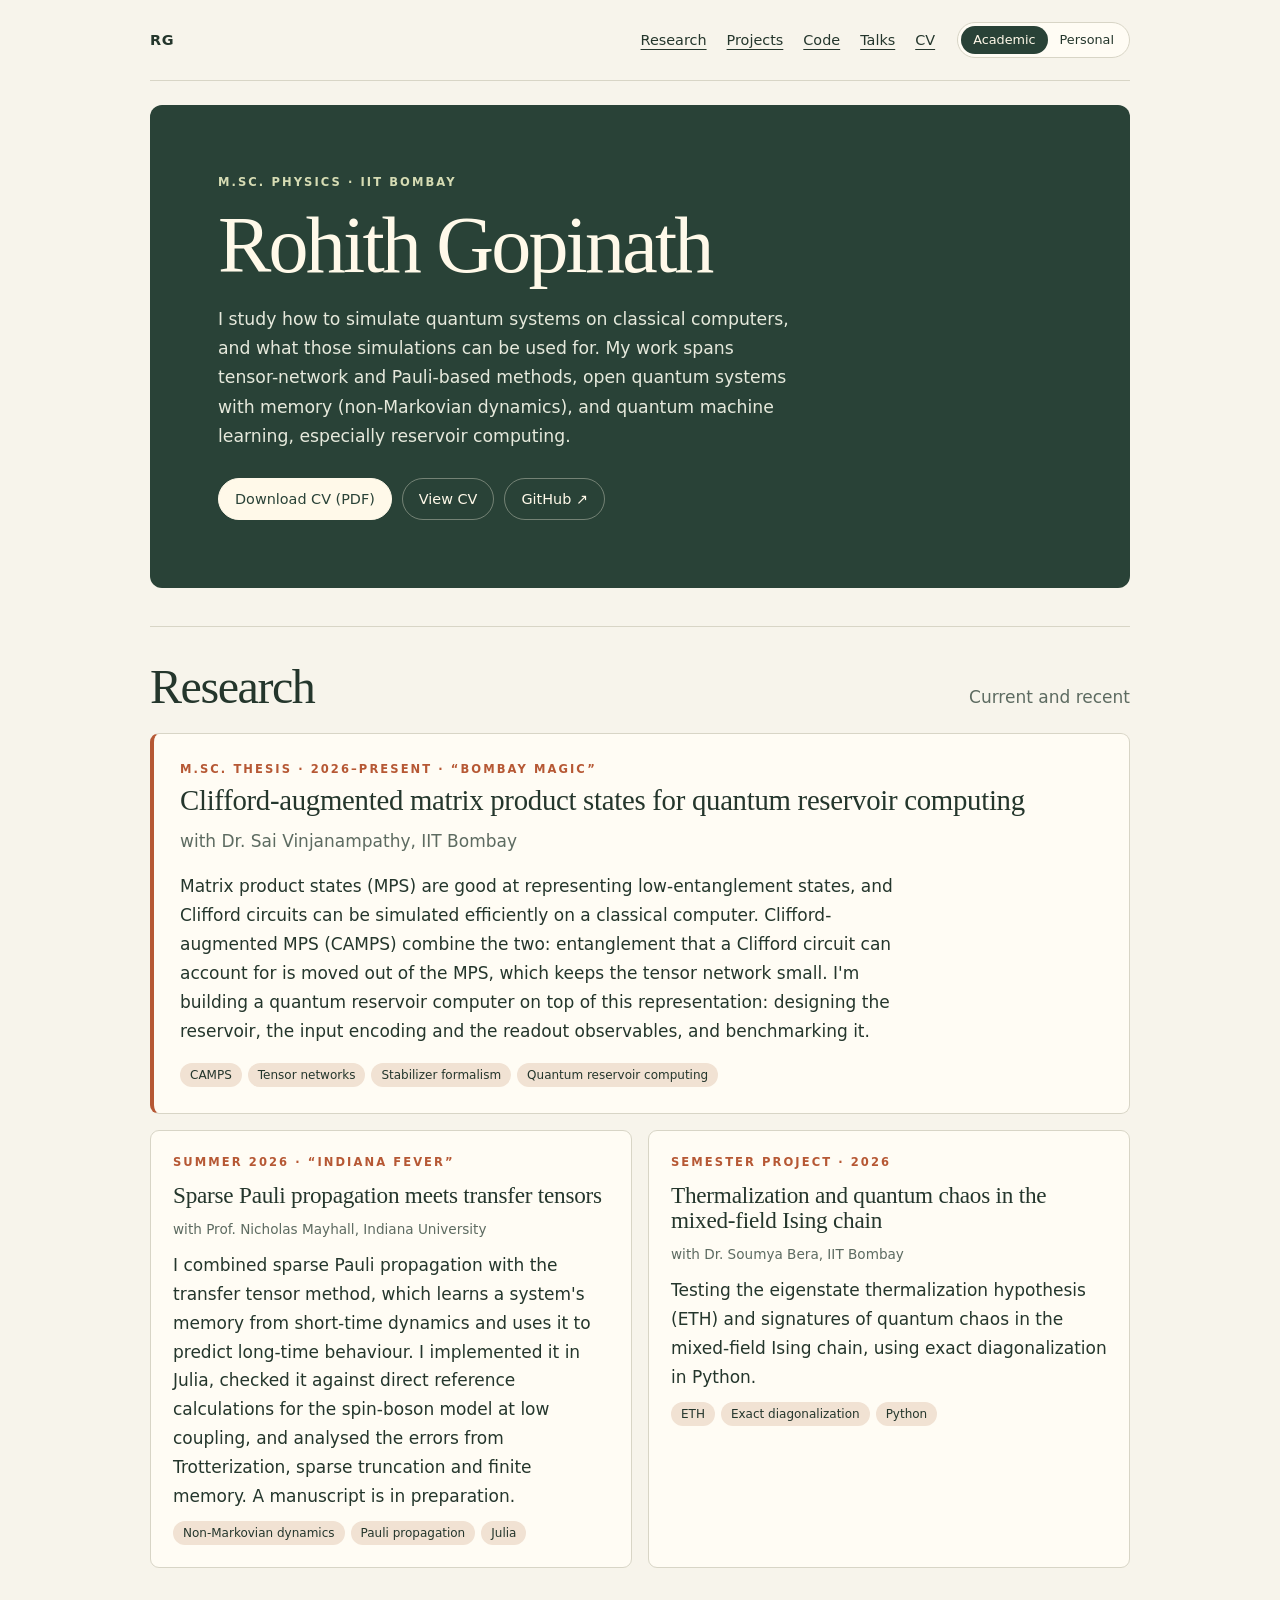
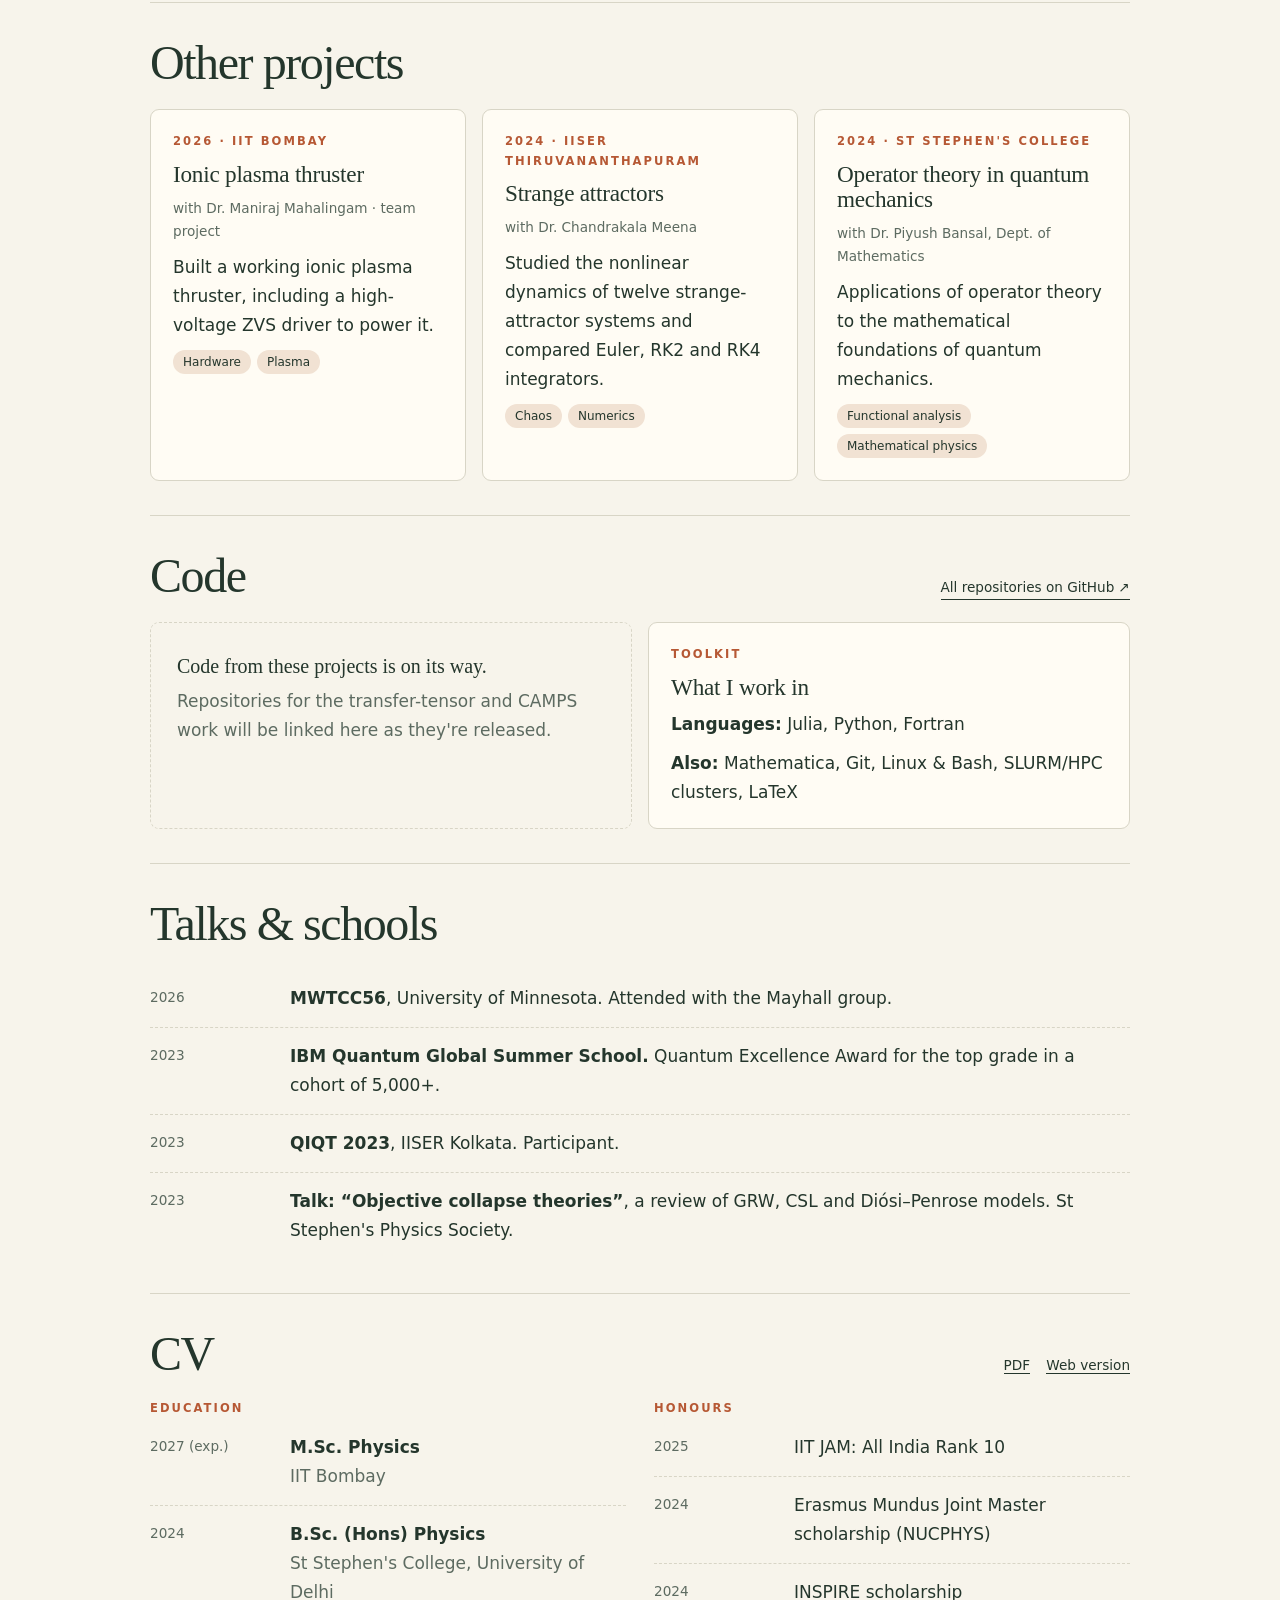
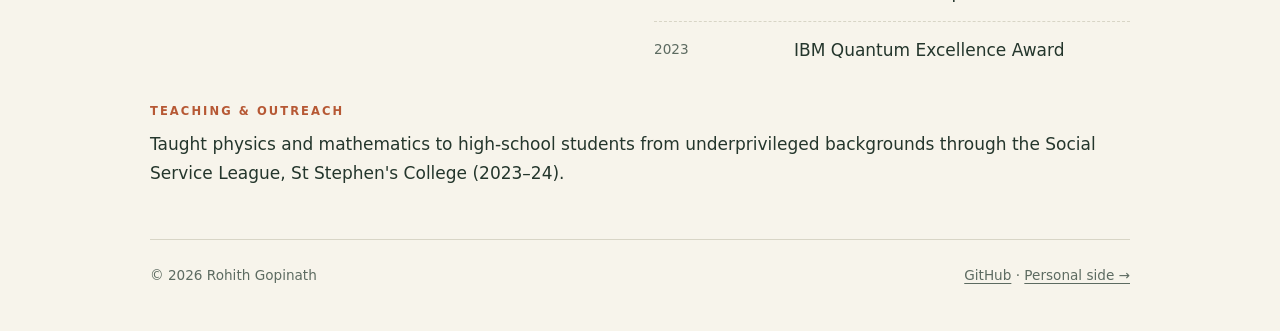
==== academic/index.html @ 942f9b1a "Redesign site: landing chooser with academic and personal sides - Landing page with two floating win" ====
<!doctype html>
<html lang="en">
<head>
<meta charset="utf-8">
<meta name="viewport" content="width=device-width,initial-scale=1">
<title>Rohith Gopinath · Academic</title>
<meta name="description" content="Rohith Gopinath, M.Sc. Physics at IIT Bombay. Research on Clifford-augmented MPS, quantum reservoir computing, sparse Pauli propagation and non-Markovian open quantum systems.">
<meta property="og:title" content="Rohith Gopinath · Academic">
<meta property="og:description" content="Quantum simulation, open quantum systems and quantum machine learning at IIT Bombay.">
<meta property="og:type" content="profile">
<link rel="icon" href="../assets/favicon.svg" type="image/svg+xml">
<link rel="stylesheet" href="../assets/site.css">
</head>
<body>
<a class="skip" href="#main">Skip to content</a>
<div class="wrap">

<header class="topbar">
  <a class="home" href="../">RG</a>
  <nav aria-label="Sections">
    <a href="#research">Research</a>
    <a href="#projects">Projects</a>
    <a href="#code">Code</a>
    <a href="#talks">Talks</a>
    <a href="#cv">CV</a>
  </nav>
  <div class="switch" role="navigation" aria-label="Switch side">
    <a href="./" aria-current="page">Academic</a><a href="../personal/">Personal</a>
  </div>
</header>

<main id="main">

<div class="hero">
  <div class="kicker">M.Sc. Physics · IIT Bombay</div>
  <h1>Rohith Gopinath</h1>
  <p>I study how to simulate quantum systems on classical computers, and what those simulations can be used for. My work spans tensor-network and Pauli-based methods, open quantum systems with memory (non-Markovian dynamics), and quantum machine learning, especially reservoir computing.</p>
  <div class="links">
    <a class="btn solid" href="../cv/Rohith_Gopinath_CV.pdf">Download CV (PDF)</a>
    <a class="btn" href="../cv/">View CV</a>
    <a class="btn" href="https://github.com/TheRGopinath">GitHub ↗</a>
  </div>
</div>

<!-- ======================= RESEARCH ======================= -->
<section id="research">
  <div class="section-head"><h2>Research</h2><span class="muted">Current and recent</span></div>

  <article class="feature">
    <div class="kicker">M.Sc. thesis · 2026–present · “Bombay Magic”</div>
    <h3>Clifford-augmented matrix product states for quantum reservoir computing</h3>
    <p class="muted">with Dr. Sai Vinjanampathy, IIT Bombay</p>
    <p class="prose">Matrix product states (MPS) are good at representing low-entanglement states, and Clifford circuits can be simulated efficiently on a classical computer. Clifford-augmented MPS (CAMPS) combine the two: entanglement that a Clifford circuit can account for is moved out of the MPS, which keeps the tensor network small. I'm building a quantum reservoir computer on top of this representation: designing the reservoir, the input encoding and the readout observables, and benchmarking it.</p>
    <ul class="tags"><li>CAMPS</li><li>Tensor networks</li><li>Stabilizer formalism</li><li>Quantum reservoir computing</li></ul>
  </article>

  <div class="grid two">
    <article class="card">
      <div class="kicker">Summer 2026 · “Indiana Fever”</div>
      <h3>Sparse Pauli propagation meets transfer tensors</h3>
      <p class="meta">with Prof. Nicholas Mayhall, Indiana University</p>
      <p>I combined sparse Pauli propagation with the transfer tensor method, which learns a system's memory from short-time dynamics and uses it to predict long-time behaviour. I implemented it in Julia, checked it against direct reference calculations for the spin-boson model at low coupling, and analysed the errors from Trotterization, sparse truncation and finite memory. A manuscript is in preparation.</p>
      <ul class="tags"><li>Non-Markovian dynamics</li><li>Pauli propagation</li><li>Julia</li></ul>
    </article>

    <article class="card">
      <div class="kicker">Semester project · 2026</div>
      <h3>Thermalization and quantum chaos in the mixed-field Ising chain</h3>
      <p class="meta">with Dr. Soumya Bera, IIT Bombay</p>
      <p>Testing the eigenstate thermalization hypothesis (ETH) and signatures of quantum chaos in the mixed-field Ising chain, using exact diagonalization in Python.</p>
      <ul class="tags"><li>ETH</li><li>Exact diagonalization</li><li>Python</li></ul>
    </article>
  </div>
</section>

<!-- ======================= OTHER PROJECTS ======================= -->
<section id="projects">
  <div class="section-head"><h2>Other projects</h2></div>
  <div class="grid">
    <article class="card">
      <div class="kicker">2026 · IIT Bombay</div>
      <h3>Ionic plasma thruster</h3>
      <p class="meta">with Dr. Maniraj Mahalingam · team project</p>
      <p>Built a working ionic plasma thruster, including a high-voltage ZVS driver to power it.</p>
      <ul class="tags"><li>Hardware</li><li>Plasma</li></ul>
    </article>
    <article class="card">
      <div class="kicker">2024 · IISER Thiruvananthapuram</div>
      <h3>Strange attractors</h3>
      <p class="meta">with Dr. Chandrakala Meena</p>
      <p>Studied the nonlinear dynamics of twelve strange-attractor systems and compared Euler, RK2 and RK4 integrators.</p>
      <ul class="tags"><li>Chaos</li><li>Numerics</li></ul>
    </article>
    <article class="card">
      <div class="kicker">2024 · St Stephen's College</div>
      <h3>Operator theory in quantum mechanics</h3>
      <p class="meta">with Dr. Piyush Bansal, Dept. of Mathematics</p>
      <p>Applications of operator theory to the mathematical foundations of quantum mechanics.</p>
      <ul class="tags"><li>Functional analysis</li><li>Mathematical physics</li></ul>
    </article>
  </div>
</section>

<!-- ======================= CODE ======================= -->
<section id="code">
  <div class="section-head"><h2>Code</h2><a class="pill-link" href="https://github.com/TheRGopinath">All repositories on GitHub ↗</a></div>
  <div class="grid">
    <!--
      To add a repository, copy this block, fill it in, and delete the empty-state box below.
      <article class="card">
        <div class="kicker">Julia</div>
        <h3>repo-name</h3>
        <p>One sentence on what it does.</p>
        <div class="foot"><a class="pill-link" href="https://github.com/TheRGopinath/repo-name">Code ↗</a></div>
      </article>
    -->
    <div class="empty">
      <strong>Code from these projects is on its way.</strong>
      Repositories for the transfer-tensor and CAMPS work will be linked here as they're released.
    </div>
    <article class="card">
      <div class="kicker">Toolkit</div>
      <h3>What I work in</h3>
      <p><strong>Languages:</strong> Julia, Python, Fortran</p>
      <p><strong>Also:</strong> Mathematica, Git, Linux &amp; Bash, SLURM/HPC clusters, LaTeX</p>
    </article>
  </div>
</section>

<!-- ======================= TALKS ======================= -->
<section id="talks">
  <div class="section-head"><h2>Talks &amp; schools</h2></div>
  <ul class="timeline">
    <li><span class="when">2026</span><span><strong>MWTCC56</strong>, University of Minnesota. Attended with the Mayhall group.</span></li>
    <li><span class="when">2023</span><span><strong>IBM Quantum Global Summer School.</strong> Quantum Excellence Award for the top grade in a cohort of 5,000+.</span></li>
    <li><span class="when">2023</span><span><strong>QIQT 2023</strong>, IISER Kolkata. Participant.</span></li>
    <li><span class="when">2023</span><span><strong>Talk: “Objective collapse theories”</strong>, a review of GRW, CSL and Diósi–Penrose models. St Stephen's Physics Society.</span></li>
  </ul>
</section>

<!-- ======================= CV / EDUCATION / AWARDS ======================= -->
<section id="cv">
  <div class="section-head"><h2>CV</h2><span><a class="pill-link" href="../cv/Rohith_Gopinath_CV.pdf">PDF</a> &nbsp; <a class="pill-link" href="../cv/">Web version</a></span></div>
  <div class="cols">
    <div>
      <div class="kicker">Education</div>
      <ul class="timeline">
        <li><span class="when">2027 (exp.)</span><span><strong>M.Sc. Physics</strong><br><span class="muted">IIT Bombay</span></span></li>
        <li><span class="when">2024</span><span><strong>B.Sc. (Hons) Physics</strong><br><span class="muted">St Stephen's College, University of Delhi</span></span></li>
      </ul>
    </div>
    <div>
      <div class="kicker">Honours</div>
      <ul class="timeline">
        <li><span class="when">2025</span><span>IIT JAM: All India Rank 10</span></li>
        <li><span class="when">2024</span><span>Erasmus Mundus Joint Master scholarship (NUCPHYS)</span></li>
        <li><span class="when">2024</span><span>INSPIRE scholarship</span></li>
        <li><span class="when">2023</span><span>IBM Quantum Excellence Award</span></li>
      </ul>
    </div>
  </div>
  <div style="margin-top:24px">
    <div class="kicker">Teaching &amp; outreach</div>
    <p style="margin-top:8px">Taught physics and mathematics to high-school students from underprivileged backgrounds through the Social Service League, St Stephen's College (2023–24).</p>
  </div>
</section>

</main>

<footer class="site">
  <span>© <span class="y">2026</span> Rohith Gopinath</span>
  <span><a href="https://github.com/TheRGopinath">GitHub</a> · <a href="../personal/">Personal side →</a></span>
</footer>
</div>
<script>document.querySelectorAll('.y').forEach(function(e){e.textContent=new Date().getFullYear()})</script>
</body>
</html>
---- assets/site.css ----
/* ==========================================================
   Rohith Gopinath — shared styles
   Palette: cream paper, deep forest green, rust accent.
   Academic pages use the green theme; personal pages use
   the warm (rust) theme via <body class="theme-personal">.
   ========================================================== */

:root{
  --paper:#f7f4eb;
  --card:#fffcf4;
  --ink:#24362c;
  --muted:#5d6b61;
  --line:#d8d5c6;
  --deep:#294237;
  --deep-2:#1b2d25;
  --accent:#b65834;
  --accent-soft:#f1e2d3;
  --on-deep:#fff9e9;
  --on-deep-muted:#d6dcb4;
  --serif:"Iowan Old Style","Palatino Linotype",Palatino,Georgia,serif;
  --sans:system-ui,-apple-system,"Segoe UI",Roboto,sans-serif;
  --mono:ui-monospace,"SF Mono",Menlo,Consolas,monospace;
  --radius:12px;
}
.theme-personal{
  --deep:#7a3a22;
  --deep-2:#57281a;
  --accent:#2f5a46;
  --accent-soft:#e3eadf;
  --on-deep-muted:#f3d2bd;
}

*{box-sizing:border-box}
html{scroll-behavior:smooth}
@media (prefers-reduced-motion:reduce){html{scroll-behavior:auto}}
body{margin:0;background:var(--paper);color:var(--ink);font:17px/1.7 var(--sans);-webkit-font-smoothing:antialiased}
a{color:inherit;text-underline-offset:.25em;text-decoration-thickness:1px}
a:hover{color:var(--accent)}
a:focus-visible,button:focus-visible{outline:2px solid var(--accent);outline-offset:4px;border-radius:4px}
img{max-width:100%;display:block}
.wrap{width:min(980px,calc(100% - 40px));margin:auto}
.skip{position:absolute;left:-9999px}
.skip:focus{left:16px;top:16px;background:var(--card);padding:8px 12px;z-index:10}

h1,h2,h3{font-family:var(--serif);line-height:1.08;font-weight:400;margin:0}
h1{font-size:clamp(2.7rem,7vw,5rem);letter-spacing:-.035em}
h2{font-size:clamp(2rem,5vw,3rem);letter-spacing:-.03em;margin:0 0 20px}
h3{font-size:1.45rem;letter-spacing:-.01em}
p{margin:0 0 1em}
.kicker{font-size:.72rem;font-weight:700;letter-spacing:.18em;text-transform:uppercase;color:var(--accent)}
.muted{color:var(--muted)}
.prose{max-width:66ch}

/* ---------- top bar ---------- */
.topbar{display:flex;flex-wrap:wrap;align-items:center;gap:10px 22px;padding:22px 0;border-bottom:1px solid var(--line);font-size:.9rem}
.topbar .home{font-weight:700;text-decoration:none;margin-right:auto;letter-spacing:.04em}
.topbar nav{display:flex;flex-wrap:wrap;gap:6px 20px}
.switch{display:inline-flex;border:1px solid var(--line);border-radius:999px;padding:3px;background:var(--card);font-size:.8rem}
.switch a{padding:3px 12px;border-radius:999px;text-decoration:none}
.switch a[aria-current="page"]{background:var(--deep);color:var(--on-deep)}

/* ---------- hero ---------- */
.hero{background:var(--deep);color:var(--on-deep);border-radius:var(--radius);padding:clamp(30px,6vw,68px);margin:24px 0 38px;position:relative;overflow:hidden}
.hero .kicker{color:var(--on-deep-muted)}
.hero h1{margin:10px 0 0}
.hero p{max-width:52ch;margin:16px 0 0;color:#e6e9dc;font-size:1.08rem}
.theme-personal .hero p{color:#f8e6da}
.hero .links{display:flex;flex-wrap:wrap;gap:10px;margin-top:26px}
.btn{display:inline-flex;align-items:center;gap:6px;padding:8px 16px;border-radius:999px;border:1px solid rgba(255,249,233,.35);text-decoration:none;font-size:.9rem;color:var(--on-deep)}
.btn:hover{background:rgba(255,249,233,.12);color:var(--on-deep)}
.btn.solid{background:var(--on-deep);color:var(--deep);border-color:var(--on-deep)}
.btn.solid:hover{background:#fff;color:var(--deep)}

/* ---------- sections ---------- */
section{padding:34px 0;border-top:1px solid var(--line);scroll-margin-top:12px}
.section-head{display:flex;flex-wrap:wrap;align-items:baseline;justify-content:space-between;gap:8px 20px;margin-bottom:6px}
.section-head h2{margin-bottom:14px}
.grid{display:grid;grid-template-columns:repeat(auto-fit,minmax(min(100%,260px),1fr));gap:16px}
.grid.two{grid-template-columns:repeat(auto-fit,minmax(min(100%,400px),1fr))}
.card{background:var(--card);border:1px solid var(--line);border-radius:9px;padding:22px;display:flex;flex-direction:column;gap:10px}
.card p{margin:0}
.card .meta{font-size:.85rem;color:var(--muted)}
.card .foot{margin-top:auto;padding-top:6px;display:flex;flex-wrap:wrap;gap:8px}
.tags{display:flex;flex-wrap:wrap;gap:6px;list-style:none;padding:0;margin:0}
.tags li{font-size:.75rem;padding:2px 10px;border-radius:999px;background:var(--accent-soft);color:var(--ink)}
.pill-link{font-size:.85rem;text-decoration:none;border-bottom:1px solid currentColor}

/* feature card (thesis) */
.feature{background:var(--card);border:1px solid var(--line);border-left:4px solid var(--accent);border-radius:9px;padding:26px;margin-bottom:16px}
.feature h3{font-size:1.8rem;margin:6px 0 10px}

/* ---------- lists / timeline ---------- */
.timeline{list-style:none;margin:0;padding:0}
.timeline li{display:grid;grid-template-columns:120px 1fr;gap:4px 20px;padding:14px 0;border-bottom:1px dashed var(--line)}
.timeline li:last-child{border-bottom:0}
.timeline .when{font-size:.85rem;color:var(--muted);font-variant-numeric:tabular-nums;padding-top:2px}
.timeline strong{font-weight:600}
@media (max-width:560px){.timeline li{grid-template-columns:1fr}}

.cols{display:grid;grid-template-columns:repeat(auto-fit,minmax(min(100%,280px),1fr));gap:28px}
.plain{list-style:none;padding:0;margin:0}
.plain li{padding:6px 0}

/* ---------- empty state ---------- */
.empty{border:1.5px dashed var(--line);border-radius:9px;padding:26px;color:var(--muted);background:transparent}
.empty strong{color:var(--ink);font-family:var(--serif);font-weight:400;font-size:1.25rem;display:block;margin-bottom:4px}

/* ---------- footer ---------- */
footer.site{border-top:1px solid var(--line);padding:24px 0 44px;font-size:.85rem;display:flex;flex-wrap:wrap;gap:8px 24px;justify-content:space-between;color:var(--muted)}

/* ---------- article (writing / recipe pages) ---------- */
.article{max-width:68ch;margin:40px auto 60px}
.article h1{font-size:clamp(2.3rem,6vw,3.6rem)}
.article .byline{color:var(--muted);font-size:.9rem;margin:14px 0 34px}
.article p{font-family:var(--serif);font-size:1.18rem;line-height:1.75}
.article h2{font-size:1.9rem;margin:40px 0 14px}
.article blockquote{margin:24px 0;padding:4px 0 4px 20px;border-left:3px solid var(--accent);font-style:italic}

@media print{
  .topbar,.switch,footer.site,.hero .links{display:none}
  body{background:#fff}
}
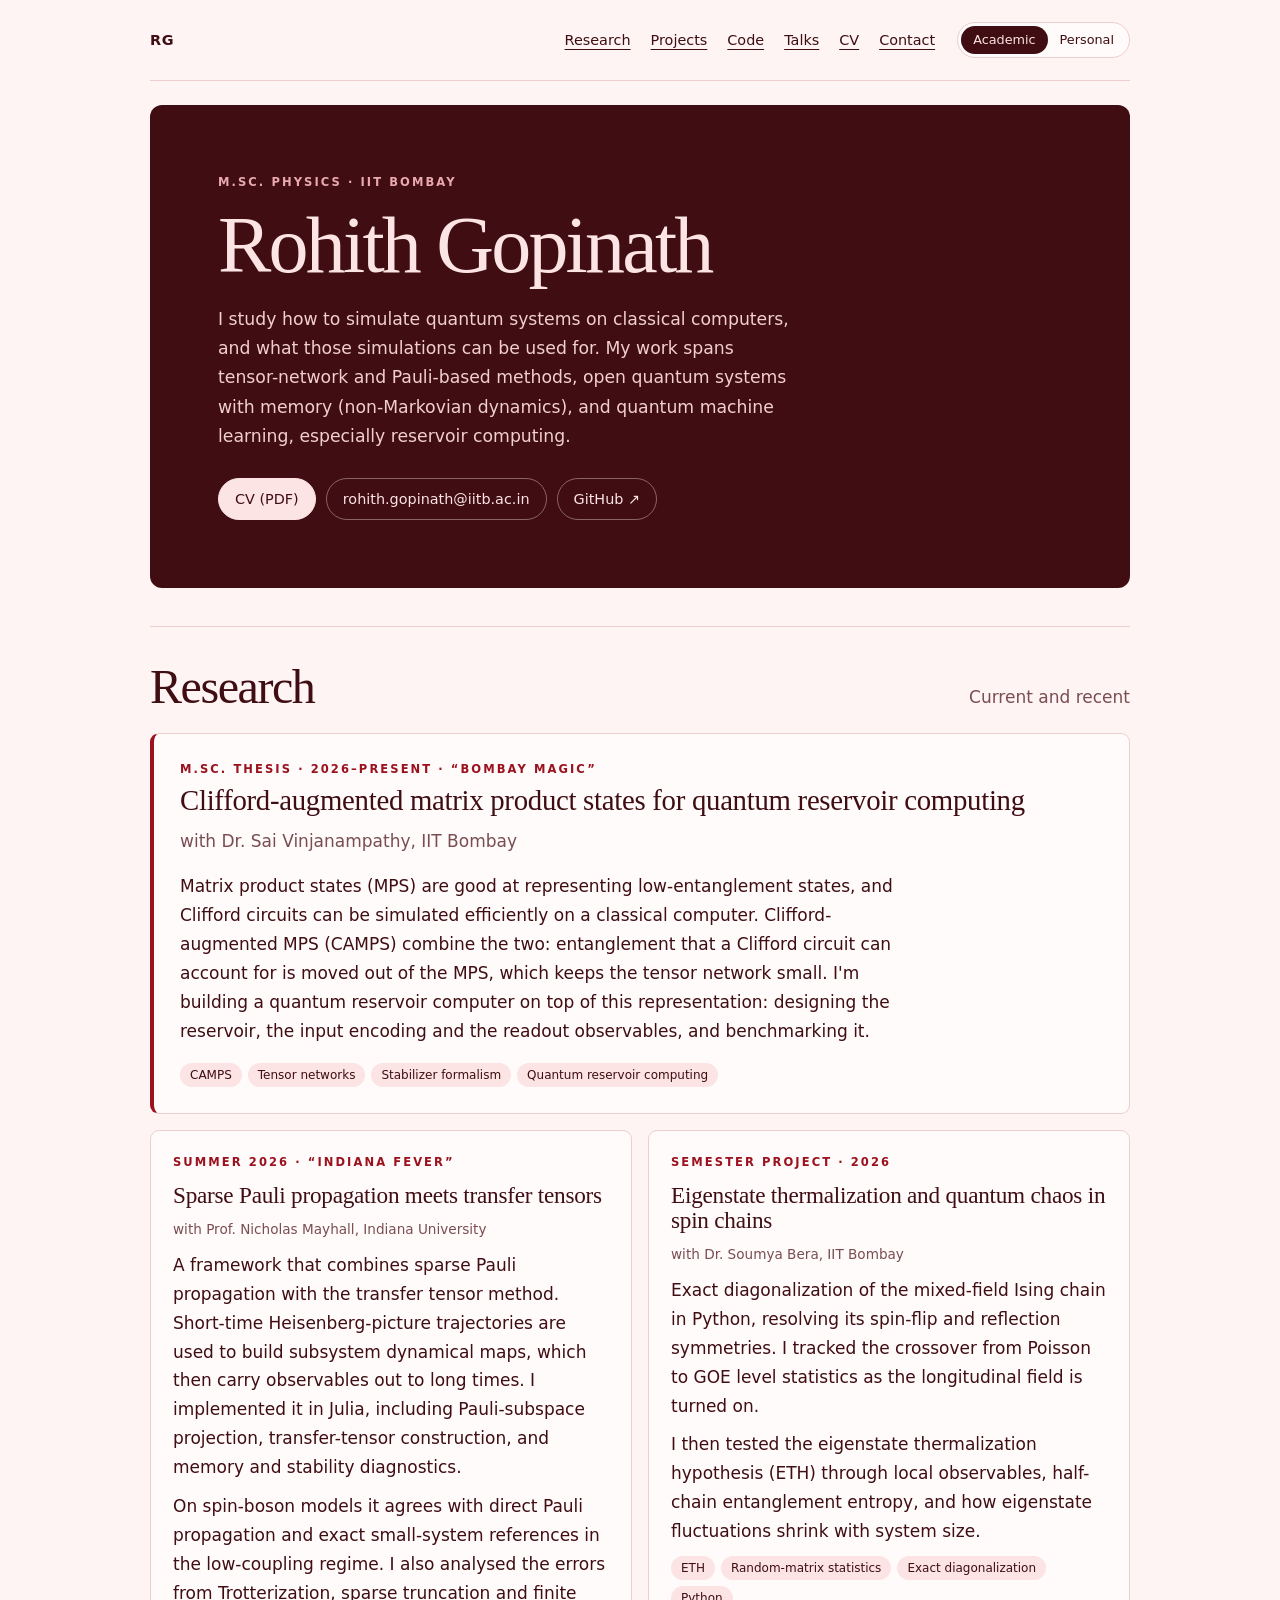
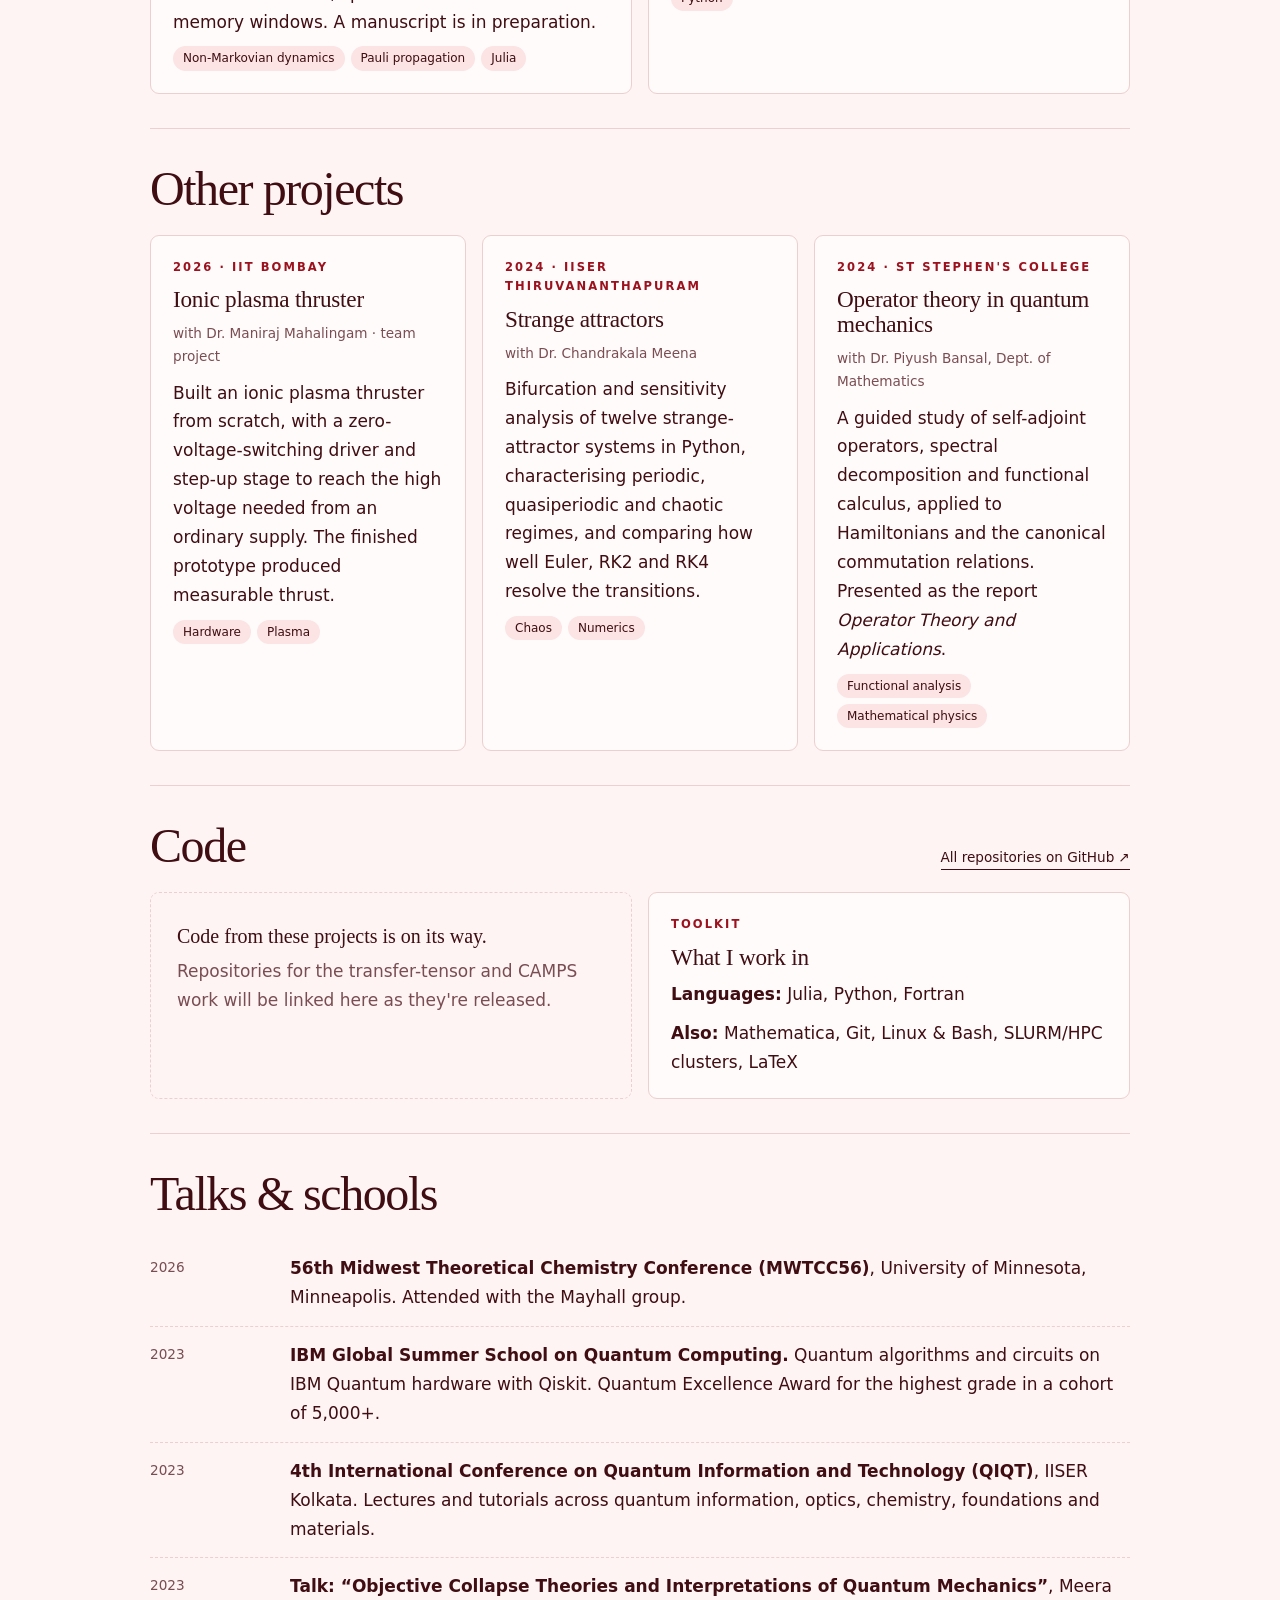
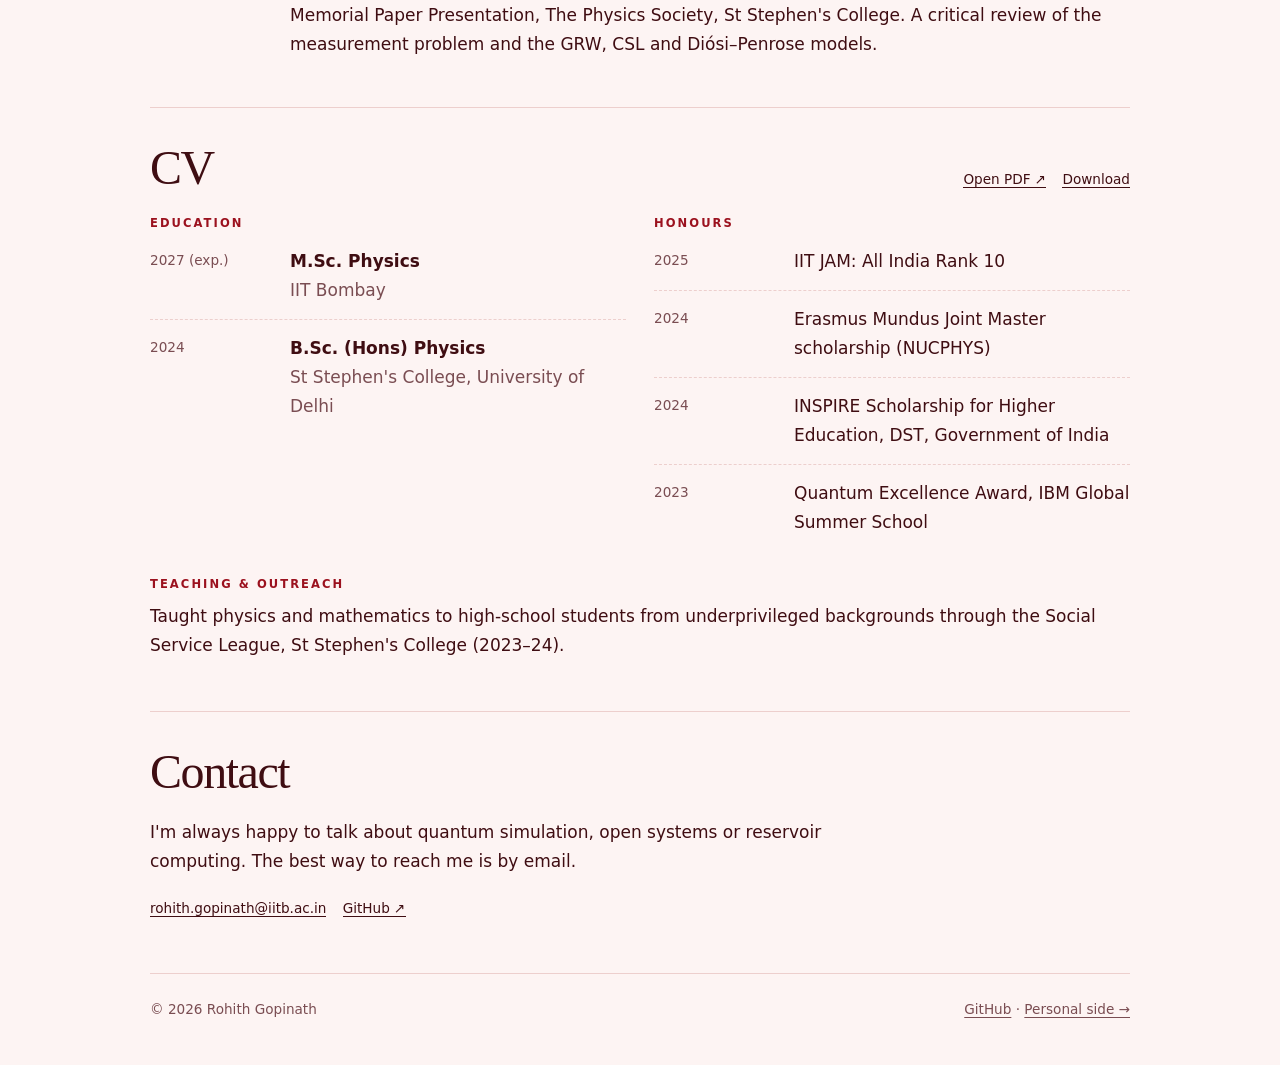
==== commit c626b3bd: "Bordeaux/blush palette, use real CV PDF, CV-accurate academic content - Palette: deep bordeaux #3F0D" ====
--- a/academic/index.html
+++ b/academic/index.html
@@ -23,6 +23,7 @@
     <a href="#code">Code</a>
     <a href="#talks">Talks</a>
     <a href="#cv">CV</a>
+    <a href="#contact">Contact</a>
   </nav>
   <div class="switch" role="navigation" aria-label="Switch side">
     <a href="./" aria-current="page">Academic</a><a href="../personal/">Personal</a>
@@ -36,8 +37,8 @@
   <h1>Rohith Gopinath</h1>
   <p>I study how to simulate quantum systems on classical computers, and what those simulations can be used for. My work spans tensor-network and Pauli-based methods, open quantum systems with memory (non-Markovian dynamics), and quantum machine learning, especially reservoir computing.</p>
   <div class="links">
-    <a class="btn solid" href="../cv/Rohith_Gopinath_CV.pdf">Download CV (PDF)</a>
-    <a class="btn" href="../cv/">View CV</a>
+    <a class="btn solid" href="../cv/Rohith_Gopinath_CV.pdf" target="_blank" rel="noopener">CV (PDF)</a>
+    <a class="btn" href="mailto:rohith.gopinath@iitb.ac.in">rohith.gopinath@iitb.ac.in</a>
     <a class="btn" href="https://github.com/TheRGopinath">GitHub ↗</a>
   </div>
 </div>
@@ -59,16 +60,18 @@
       <div class="kicker">Summer 2026 · “Indiana Fever”</div>
       <h3>Sparse Pauli propagation meets transfer tensors</h3>
       <p class="meta">with Prof. Nicholas Mayhall, Indiana University</p>
-      <p>I combined sparse Pauli propagation with the transfer tensor method, which learns a system's memory from short-time dynamics and uses it to predict long-time behaviour. I implemented it in Julia, checked it against direct reference calculations for the spin-boson model at low coupling, and analysed the errors from Trotterization, sparse truncation and finite memory. A manuscript is in preparation.</p>
+      <p>A framework that combines sparse Pauli propagation with the transfer tensor method. Short-time Heisenberg-picture trajectories are used to build subsystem dynamical maps, which then carry observables out to long times. I implemented it in Julia, including Pauli-subspace projection, transfer-tensor construction, and memory and stability diagnostics.</p>
+      <p>On spin-boson models it agrees with direct Pauli propagation and exact small-system references in the low-coupling regime. I also analysed the errors from Trotterization, sparse truncation and finite memory windows. A manuscript is in preparation.</p>
       <ul class="tags"><li>Non-Markovian dynamics</li><li>Pauli propagation</li><li>Julia</li></ul>
     </article>
 
     <article class="card">
       <div class="kicker">Semester project · 2026</div>
-      <h3>Thermalization and quantum chaos in the mixed-field Ising chain</h3>
+      <h3>Eigenstate thermalization and quantum chaos in spin chains</h3>
       <p class="meta">with Dr. Soumya Bera, IIT Bombay</p>
-      <p>Testing the eigenstate thermalization hypothesis (ETH) and signatures of quantum chaos in the mixed-field Ising chain, using exact diagonalization in Python.</p>
-      <ul class="tags"><li>ETH</li><li>Exact diagonalization</li><li>Python</li></ul>
+      <p>Exact diagonalization of the mixed-field Ising chain in Python, resolving its spin-flip and reflection symmetries. I tracked the crossover from Poisson to GOE level statistics as the longitudinal field is turned on.</p>
+      <p>I then tested the eigenstate thermalization hypothesis (ETH) through local observables, half-chain entanglement entropy, and how eigenstate fluctuations shrink with system size.</p>
+      <ul class="tags"><li>ETH</li><li>Random-matrix statistics</li><li>Exact diagonalization</li><li>Python</li></ul>
     </article>
   </div>
 </section>
@@ -81,21 +84,21 @@
       <div class="kicker">2026 · IIT Bombay</div>
       <h3>Ionic plasma thruster</h3>
       <p class="meta">with Dr. Maniraj Mahalingam · team project</p>
-      <p>Built a working ionic plasma thruster, including a high-voltage ZVS driver to power it.</p>
+      <p>Built an ionic plasma thruster from scratch, with a zero-voltage-switching driver and step-up stage to reach the high voltage needed from an ordinary supply. The finished prototype produced measurable thrust.</p>
       <ul class="tags"><li>Hardware</li><li>Plasma</li></ul>
     </article>
     <article class="card">
       <div class="kicker">2024 · IISER Thiruvananthapuram</div>
       <h3>Strange attractors</h3>
       <p class="meta">with Dr. Chandrakala Meena</p>
-      <p>Studied the nonlinear dynamics of twelve strange-attractor systems and compared Euler, RK2 and RK4 integrators.</p>
+      <p>Bifurcation and sensitivity analysis of twelve strange-attractor systems in Python, characterising periodic, quasiperiodic and chaotic regimes, and comparing how well Euler, RK2 and RK4 resolve the transitions.</p>
       <ul class="tags"><li>Chaos</li><li>Numerics</li></ul>
     </article>
     <article class="card">
       <div class="kicker">2024 · St Stephen's College</div>
       <h3>Operator theory in quantum mechanics</h3>
       <p class="meta">with Dr. Piyush Bansal, Dept. of Mathematics</p>
-      <p>Applications of operator theory to the mathematical foundations of quantum mechanics.</p>
+      <p>A guided study of self-adjoint operators, spectral decomposition and functional calculus, applied to Hamiltonians and the canonical commutation relations. Presented as the report <em>Operator Theory and Applications</em>.</p>
       <ul class="tags"><li>Functional analysis</li><li>Mathematical physics</li></ul>
     </article>
   </div>
@@ -131,16 +134,16 @@
 <section id="talks">
   <div class="section-head"><h2>Talks &amp; schools</h2></div>
   <ul class="timeline">
-    <li><span class="when">2026</span><span><strong>MWTCC56</strong>, University of Minnesota. Attended with the Mayhall group.</span></li>
-    <li><span class="when">2023</span><span><strong>IBM Quantum Global Summer School.</strong> Quantum Excellence Award for the top grade in a cohort of 5,000+.</span></li>
-    <li><span class="when">2023</span><span><strong>QIQT 2023</strong>, IISER Kolkata. Participant.</span></li>
-    <li><span class="when">2023</span><span><strong>Talk: “Objective collapse theories”</strong>, a review of GRW, CSL and Diósi–Penrose models. St Stephen's Physics Society.</span></li>
+    <li><span class="when">2026</span><span><strong>56th Midwest Theoretical Chemistry Conference (MWTCC56)</strong>, University of Minnesota, Minneapolis. Attended with the Mayhall group.</span></li>
+    <li><span class="when">2023</span><span><strong>IBM Global Summer School on Quantum Computing.</strong> Quantum algorithms and circuits on IBM Quantum hardware with Qiskit. Quantum Excellence Award for the highest grade in a cohort of 5,000+.</span></li>
+    <li><span class="when">2023</span><span><strong>4th International Conference on Quantum Information and Technology (QIQT)</strong>, IISER Kolkata. Lectures and tutorials across quantum information, optics, chemistry, foundations and materials.</span></li>
+    <li><span class="when">2023</span><span><strong>Talk: “Objective Collapse Theories and Interpretations of Quantum Mechanics”</strong>, Meera Memorial Paper Presentation, The Physics Society, St Stephen's College. A critical review of the measurement problem and the GRW, CSL and Diósi–Penrose models.</span></li>
   </ul>
 </section>
 
 <!-- ======================= CV / EDUCATION / AWARDS ======================= -->
 <section id="cv">
-  <div class="section-head"><h2>CV</h2><span><a class="pill-link" href="../cv/Rohith_Gopinath_CV.pdf">PDF</a> &nbsp; <a class="pill-link" href="../cv/">Web version</a></span></div>
+  <div class="section-head"><h2>CV</h2><span><a class="pill-link" href="../cv/Rohith_Gopinath_CV.pdf" target="_blank" rel="noopener">Open PDF ↗</a> &nbsp; <a class="pill-link" href="../cv/Rohith_Gopinath_CV.pdf" download>Download</a></span></div>
   <div class="cols">
     <div>
       <div class="kicker">Education</div>
@@ -154,8 +157,8 @@
       <ul class="timeline">
         <li><span class="when">2025</span><span>IIT JAM: All India Rank 10</span></li>
         <li><span class="when">2024</span><span>Erasmus Mundus Joint Master scholarship (NUCPHYS)</span></li>
-        <li><span class="when">2024</span><span>INSPIRE scholarship</span></li>
-        <li><span class="when">2023</span><span>IBM Quantum Excellence Award</span></li>
+        <li><span class="when">2024</span><span>INSPIRE Scholarship for Higher Education, DST, Government of India</span></li>
+        <li><span class="when">2023</span><span>Quantum Excellence Award, IBM Global Summer School</span></li>
       </ul>
     </div>
   </div>
@@ -163,6 +166,12 @@
     <div class="kicker">Teaching &amp; outreach</div>
     <p style="margin-top:8px">Taught physics and mathematics to high-school students from underprivileged backgrounds through the Social Service League, St Stephen's College (2023–24).</p>
   </div>
+</section>
+
+<section id="contact">
+  <div class="section-head"><h2>Contact</h2></div>
+  <p class="prose">I'm always happy to talk about quantum simulation, open systems or reservoir computing. The best way to reach me is by email.</p>
+  <p><a class="pill-link" href="mailto:rohith.gopinath@iitb.ac.in">rohith.gopinath@iitb.ac.in</a> &nbsp; <a class="pill-link" href="https://github.com/TheRGopinath">GitHub ↗</a></p>
 </section>
 
 </main>
--- a/assets/site.css
+++ b/assets/site.css
@@ -1,41 +1,46 @@
 /* ==========================================================
    Rohith Gopinath — shared styles
-   Palette: cream paper, deep forest green, rust accent.
-   Academic pages use the green theme; personal pages use
-   the warm (rust) theme via <body class="theme-personal">.
+   Palette: deep bordeaux #3F0D12, soft blush #FBE4E3,
+   ruby red #9B111E and crimson silk #B5263E for touches.
+   Academic pages: bordeaux hero. Personal pages: blush hero,
+   via <body class="theme-personal">.
    ========================================================== */
 
 :root{
-  --paper:#f7f4eb;
-  --card:#fffcf4;
-  --ink:#24362c;
-  --muted:#5d6b61;
-  --line:#d8d5c6;
-  --deep:#294237;
-  --deep-2:#1b2d25;
-  --accent:#b65834;
-  --accent-soft:#f1e2d3;
-  --on-deep:#fff9e9;
-  --on-deep-muted:#d6dcb4;
+  --bordeaux:#3F0D12;
+  --blush:#FBE4E3;
+  --ruby:#9B111E;
+  --crimson:#B5263E;
+  --paper:#FDF4F3;
+  --card:#FFFBFA;
+  --ink:#3F0D12;
+  --muted:#7A4D52;
+  --line:#EDCFCD;
+  --deep:#3F0D12;
+  --deep-2:#2A080C;
+  --accent:#9B111E;
+  --accent-soft:#FBE4E3;
+  --on-deep:#FBE4E3;
+  --on-deep-muted:#E9A9AE;
   --serif:"Iowan Old Style","Palatino Linotype",Palatino,Georgia,serif;
   --sans:system-ui,-apple-system,"Segoe UI",Roboto,sans-serif;
   --mono:ui-monospace,"SF Mono",Menlo,Consolas,monospace;
   --radius:12px;
 }
 .theme-personal{
-  --deep:#7a3a22;
-  --deep-2:#57281a;
-  --accent:#2f5a46;
-  --accent-soft:#e3eadf;
-  --on-deep-muted:#f3d2bd;
+  --accent:#B5263E;
 }
+/* personal hero is light: blush with bordeaux type */
+.theme-personal .hero{background:var(--blush);color:var(--bordeaux);border:1px solid var(--line)}
+.theme-personal .hero .kicker{color:var(--crimson)}
+.theme-personal .hero p{color:var(--muted)}
 
 *{box-sizing:border-box}
 html{scroll-behavior:smooth}
 @media (prefers-reduced-motion:reduce){html{scroll-behavior:auto}}
 body{margin:0;background:var(--paper);color:var(--ink);font:17px/1.7 var(--sans);-webkit-font-smoothing:antialiased}
 a{color:inherit;text-underline-offset:.25em;text-decoration-thickness:1px}
-a:hover{color:var(--accent)}
+a:hover{color:var(--crimson)}
 a:focus-visible,button:focus-visible{outline:2px solid var(--accent);outline-offset:4px;border-radius:4px}
 img{max-width:100%;display:block}
 .wrap{width:min(980px,calc(100% - 40px));margin:auto}
@@ -63,13 +68,12 @@
 .hero{background:var(--deep);color:var(--on-deep);border-radius:var(--radius);padding:clamp(30px,6vw,68px);margin:24px 0 38px;position:relative;overflow:hidden}
 .hero .kicker{color:var(--on-deep-muted)}
 .hero h1{margin:10px 0 0}
-.hero p{max-width:52ch;margin:16px 0 0;color:#e6e9dc;font-size:1.08rem}
-.theme-personal .hero p{color:#f8e6da}
+.hero p{max-width:52ch;margin:16px 0 0;color:#F2CFCF;font-size:1.08rem}
 .hero .links{display:flex;flex-wrap:wrap;gap:10px;margin-top:26px}
-.btn{display:inline-flex;align-items:center;gap:6px;padding:8px 16px;border-radius:999px;border:1px solid rgba(255,249,233,.35);text-decoration:none;font-size:.9rem;color:var(--on-deep)}
-.btn:hover{background:rgba(255,249,233,.12);color:var(--on-deep)}
+.btn{display:inline-flex;align-items:center;gap:6px;padding:8px 16px;border-radius:999px;border:1px solid rgba(251,228,227,.4);text-decoration:none;font-size:.9rem;color:var(--on-deep)}
+.btn:hover{background:rgba(251,228,227,.12);color:var(--on-deep)}
 .btn.solid{background:var(--on-deep);color:var(--deep);border-color:var(--on-deep)}
-.btn.solid:hover{background:#fff;color:var(--deep)}
+.btn.solid:hover{background:#fff;color:var(--ruby)}
 
 /* ---------- sections ---------- */
 section{padding:34px 0;border-top:1px solid var(--line);scroll-margin-top:12px}
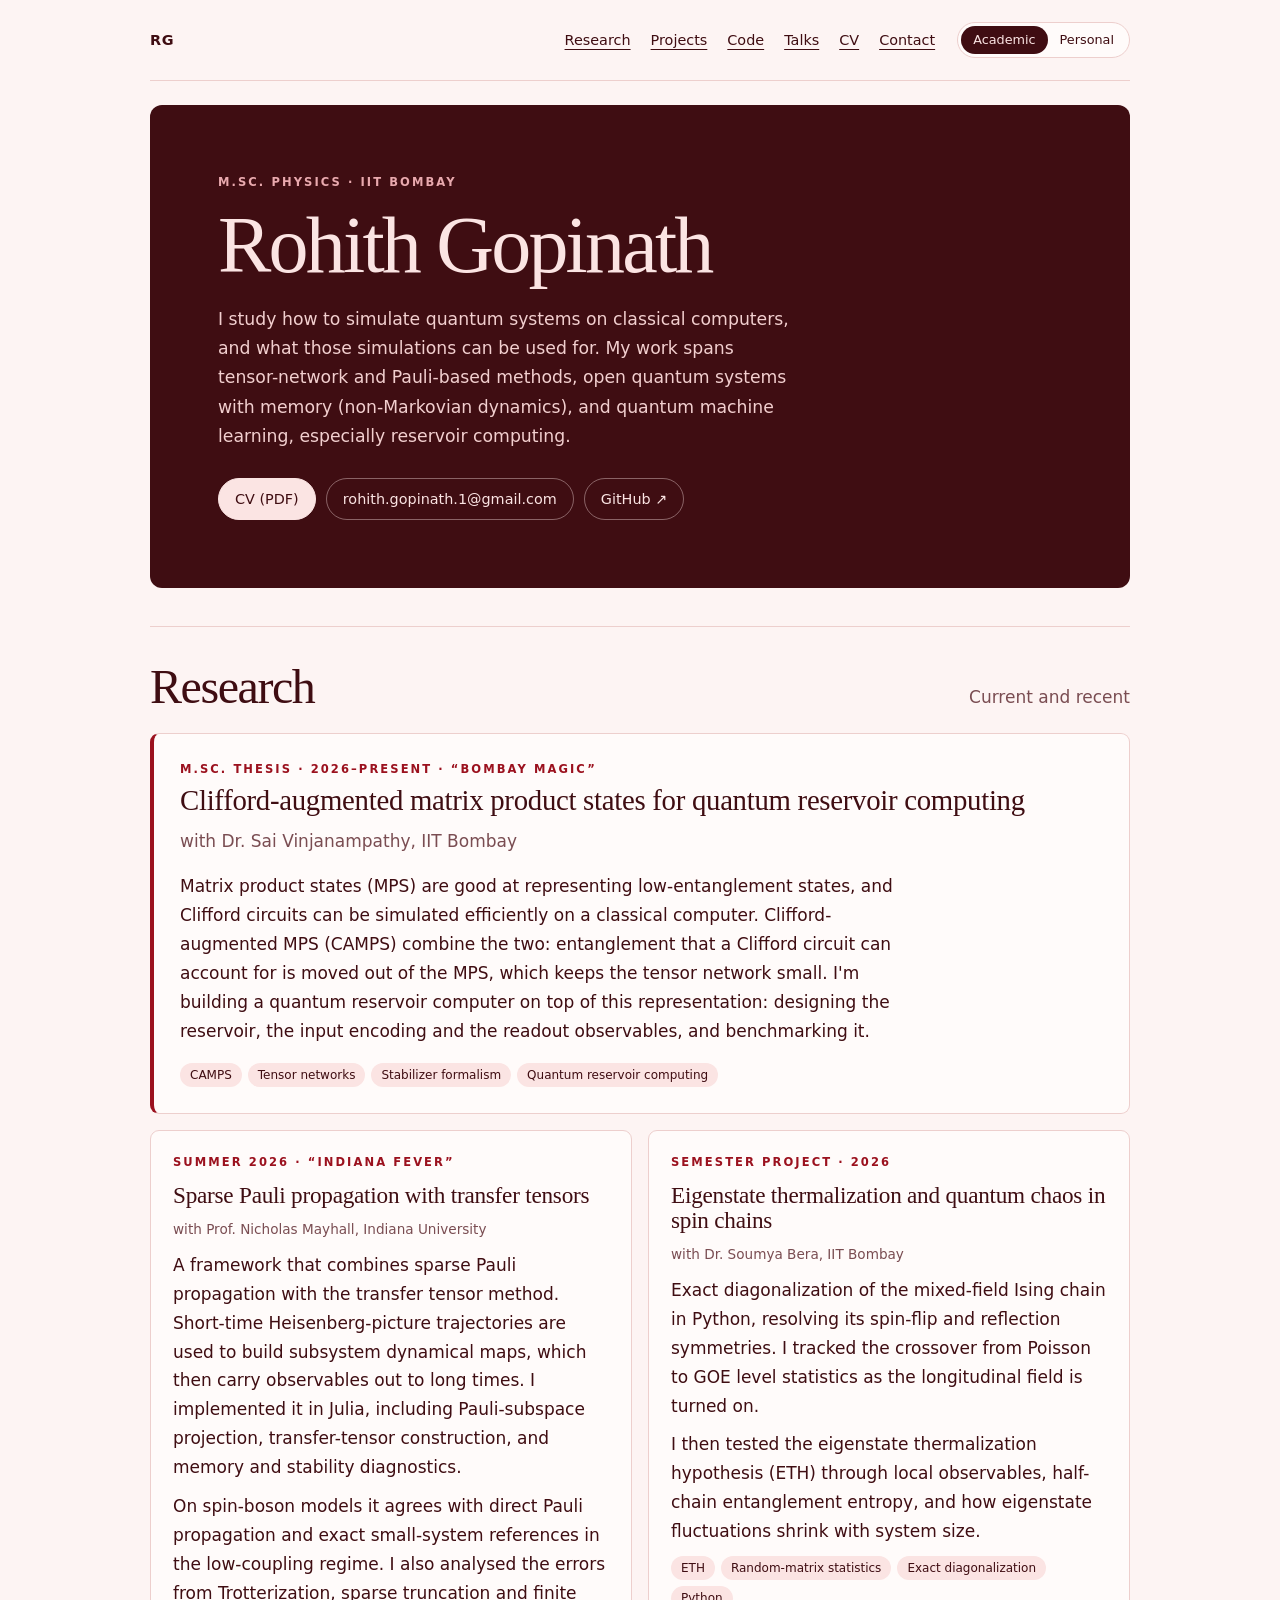
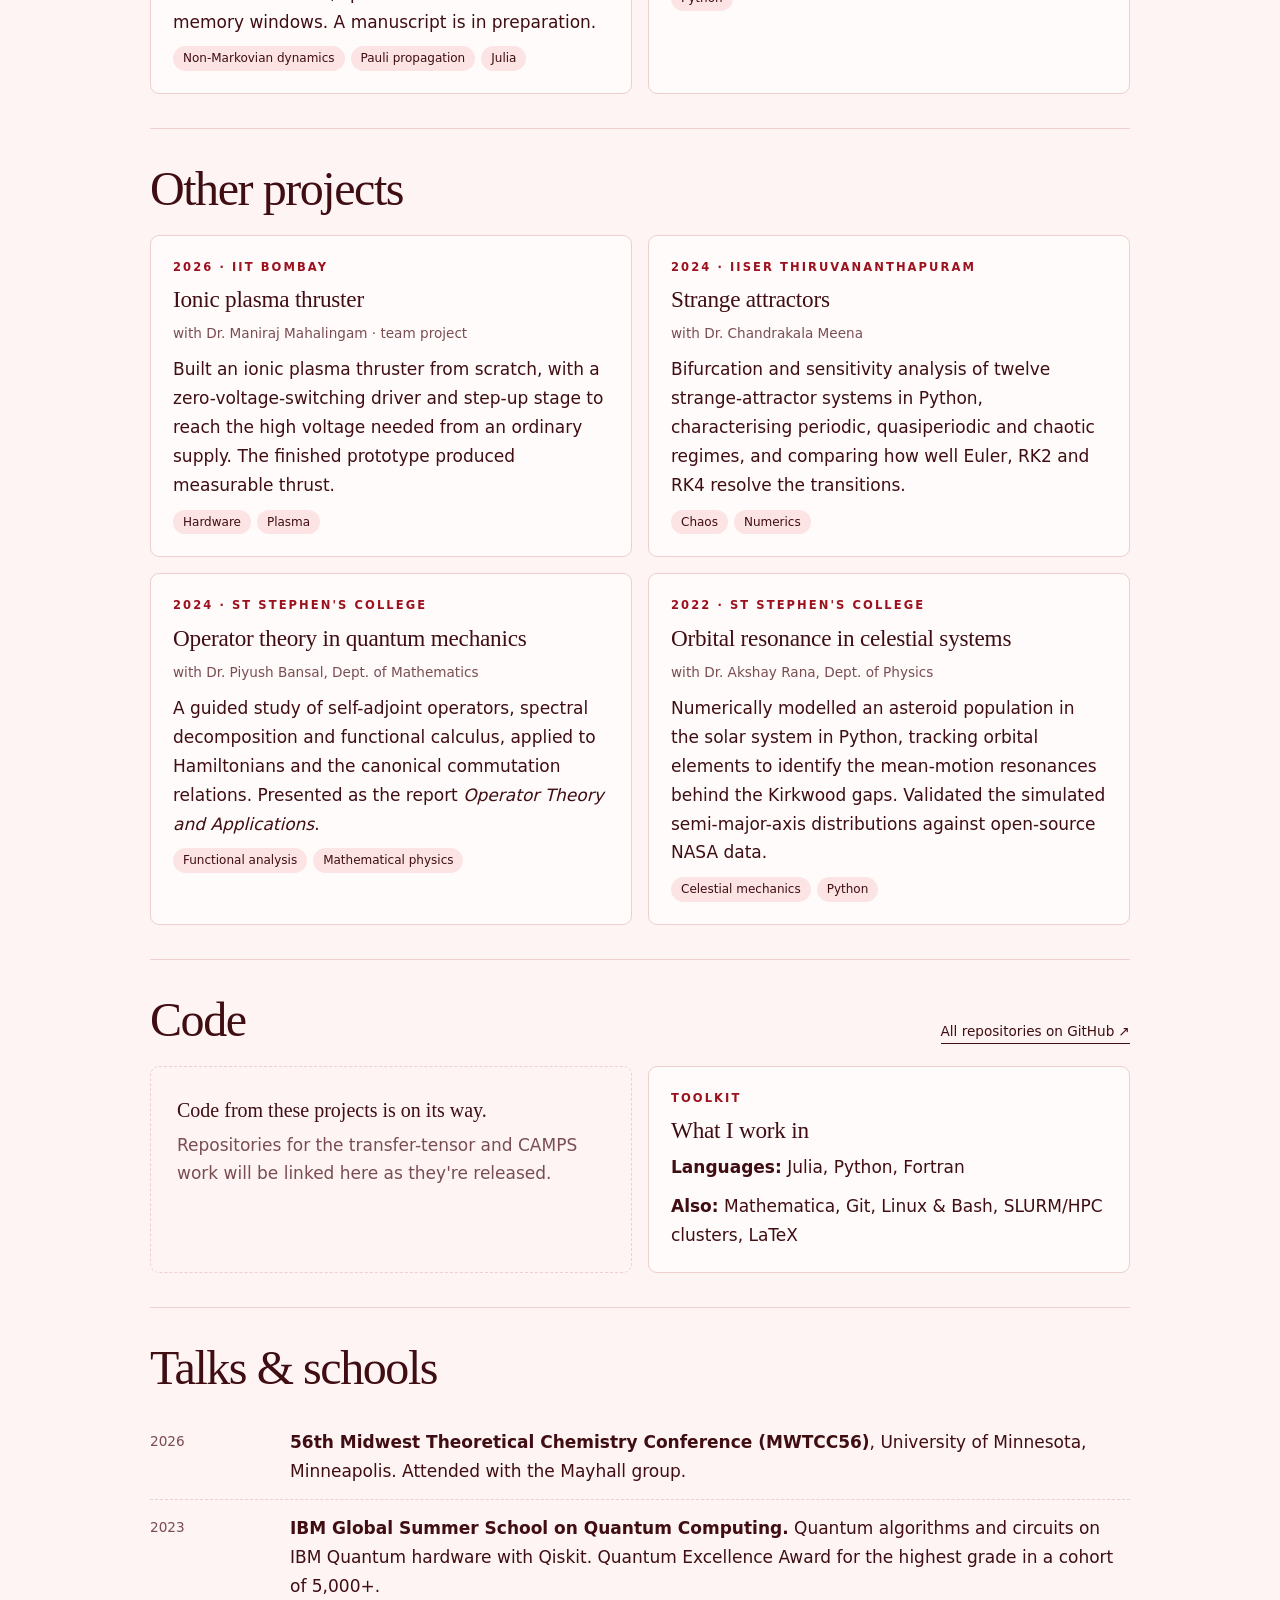
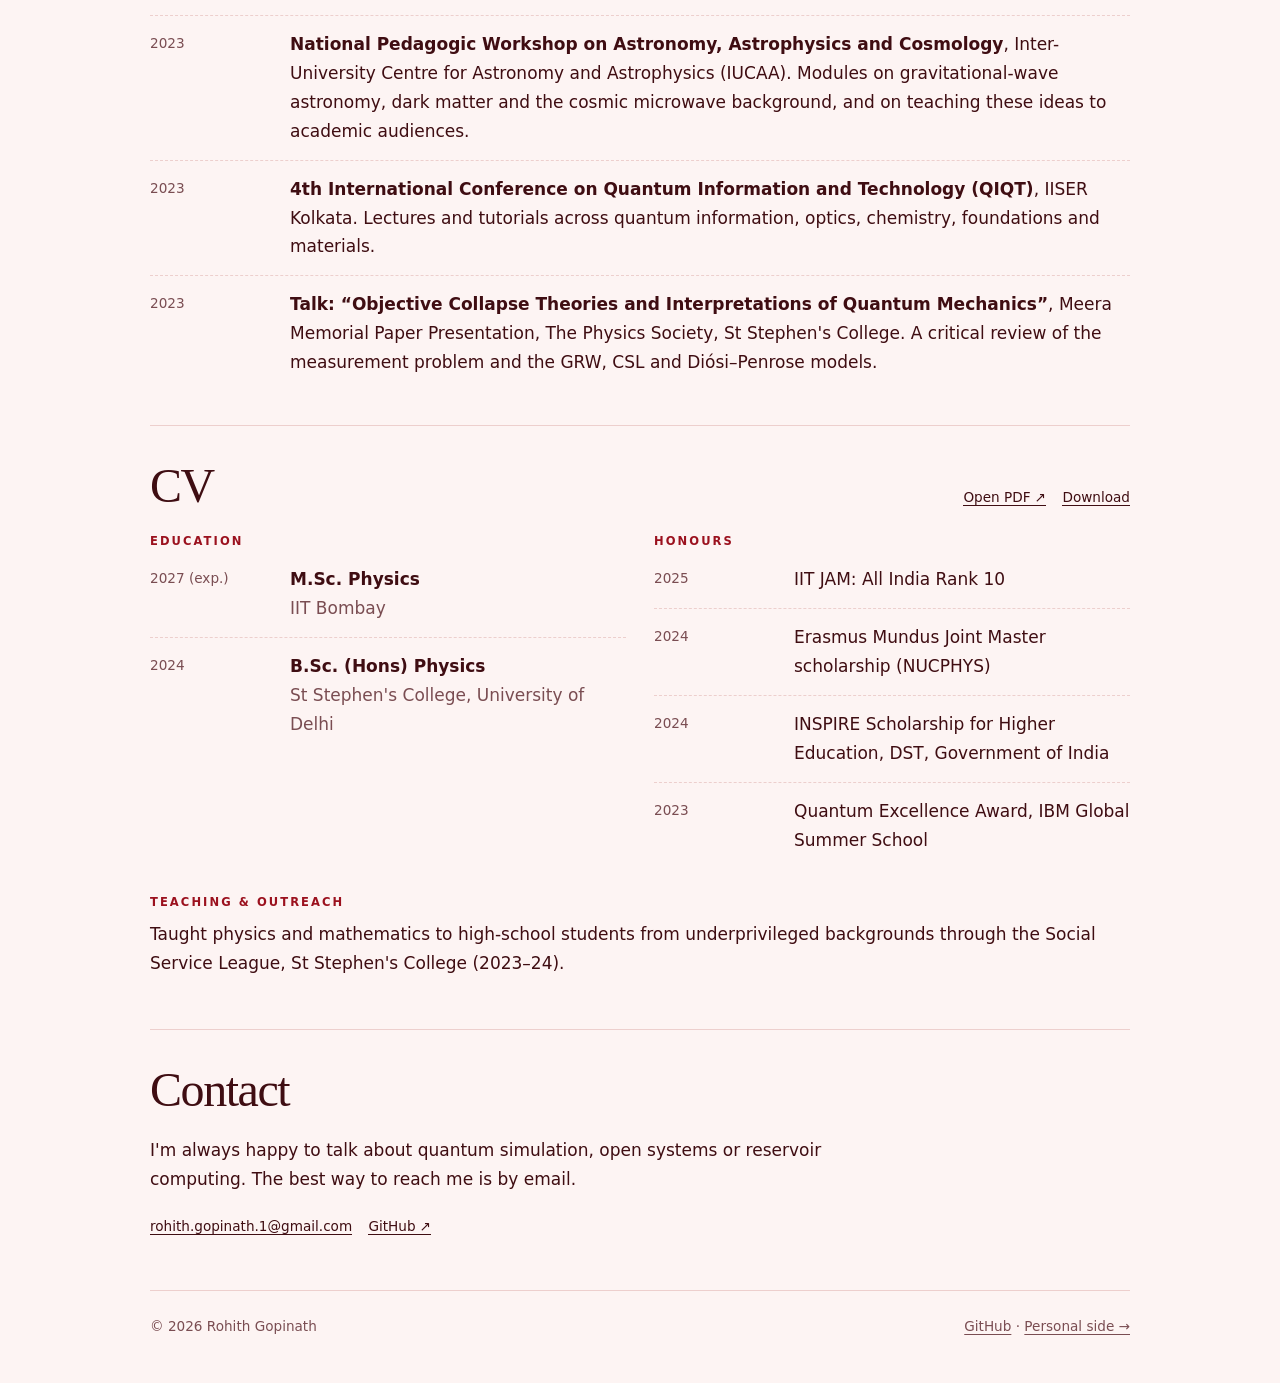
==== commit 7f6036eb: "Landing card copy, gmail contact, new projects and IUCAA workshop - Title-case academic and personal" ====
--- a/academic/index.html
+++ b/academic/index.html
@@ -38,7 +38,7 @@
   <p>I study how to simulate quantum systems on classical computers, and what those simulations can be used for. My work spans tensor-network and Pauli-based methods, open quantum systems with memory (non-Markovian dynamics), and quantum machine learning, especially reservoir computing.</p>
   <div class="links">
     <a class="btn solid" href="../cv/Rohith_Gopinath_CV.pdf" target="_blank" rel="noopener">CV (PDF)</a>
-    <a class="btn" href="mailto:rohith.gopinath@iitb.ac.in">rohith.gopinath@iitb.ac.in</a>
+    <a class="btn" href="mailto:rohith.gopinath.1@gmail.com">rohith.gopinath.1@gmail.com</a>
     <a class="btn" href="https://github.com/TheRGopinath">GitHub ↗</a>
   </div>
 </div>
@@ -58,7 +58,7 @@
   <div class="grid two">
     <article class="card">
       <div class="kicker">Summer 2026 · “Indiana Fever”</div>
-      <h3>Sparse Pauli propagation meets transfer tensors</h3>
+      <h3>Sparse Pauli propagation with transfer tensors</h3>
       <p class="meta">with Prof. Nicholas Mayhall, Indiana University</p>
       <p>A framework that combines sparse Pauli propagation with the transfer tensor method. Short-time Heisenberg-picture trajectories are used to build subsystem dynamical maps, which then carry observables out to long times. I implemented it in Julia, including Pauli-subspace projection, transfer-tensor construction, and memory and stability diagnostics.</p>
       <p>On spin-boson models it agrees with direct Pauli propagation and exact small-system references in the low-coupling regime. I also analysed the errors from Trotterization, sparse truncation and finite memory windows. A manuscript is in preparation.</p>
@@ -79,7 +79,7 @@
 <!-- ======================= OTHER PROJECTS ======================= -->
 <section id="projects">
   <div class="section-head"><h2>Other projects</h2></div>
-  <div class="grid">
+  <div class="grid two">
     <article class="card">
       <div class="kicker">2026 · IIT Bombay</div>
       <h3>Ionic plasma thruster</h3>
@@ -100,6 +100,13 @@
       <p class="meta">with Dr. Piyush Bansal, Dept. of Mathematics</p>
       <p>A guided study of self-adjoint operators, spectral decomposition and functional calculus, applied to Hamiltonians and the canonical commutation relations. Presented as the report <em>Operator Theory and Applications</em>.</p>
       <ul class="tags"><li>Functional analysis</li><li>Mathematical physics</li></ul>
+    </article>
+    <article class="card">
+      <div class="kicker">2022 · St Stephen's College</div>
+      <h3>Orbital resonance in celestial systems</h3>
+      <p class="meta">with Dr. Akshay Rana, Dept. of Physics</p>
+      <p>Numerically modelled an asteroid population in the solar system in Python, tracking orbital elements to identify the mean-motion resonances behind the Kirkwood gaps. Validated the simulated semi-major-axis distributions against open-source NASA data.</p>
+      <ul class="tags"><li>Celestial mechanics</li><li>Python</li></ul>
     </article>
   </div>
 </section>
@@ -136,6 +143,7 @@
   <ul class="timeline">
     <li><span class="when">2026</span><span><strong>56th Midwest Theoretical Chemistry Conference (MWTCC56)</strong>, University of Minnesota, Minneapolis. Attended with the Mayhall group.</span></li>
     <li><span class="when">2023</span><span><strong>IBM Global Summer School on Quantum Computing.</strong> Quantum algorithms and circuits on IBM Quantum hardware with Qiskit. Quantum Excellence Award for the highest grade in a cohort of 5,000+.</span></li>
+    <li><span class="when">2023</span><span><strong>National Pedagogic Workshop on Astronomy, Astrophysics and Cosmology</strong>, Inter-University Centre for Astronomy and Astrophysics (IUCAA). Modules on gravitational-wave astronomy, dark matter and the cosmic microwave background, and on teaching these ideas to academic audiences.</span></li>
     <li><span class="when">2023</span><span><strong>4th International Conference on Quantum Information and Technology (QIQT)</strong>, IISER Kolkata. Lectures and tutorials across quantum information, optics, chemistry, foundations and materials.</span></li>
     <li><span class="when">2023</span><span><strong>Talk: “Objective Collapse Theories and Interpretations of Quantum Mechanics”</strong>, Meera Memorial Paper Presentation, The Physics Society, St Stephen's College. A critical review of the measurement problem and the GRW, CSL and Diósi–Penrose models.</span></li>
   </ul>
@@ -171,7 +179,7 @@
 <section id="contact">
   <div class="section-head"><h2>Contact</h2></div>
   <p class="prose">I'm always happy to talk about quantum simulation, open systems or reservoir computing. The best way to reach me is by email.</p>
-  <p><a class="pill-link" href="mailto:rohith.gopinath@iitb.ac.in">rohith.gopinath@iitb.ac.in</a> &nbsp; <a class="pill-link" href="https://github.com/TheRGopinath">GitHub ↗</a></p>
+  <p><a class="pill-link" href="mailto:rohith.gopinath.1@gmail.com">rohith.gopinath.1@gmail.com</a> &nbsp; <a class="pill-link" href="https://github.com/TheRGopinath">GitHub ↗</a></p>
 </section>
 
 </main>
